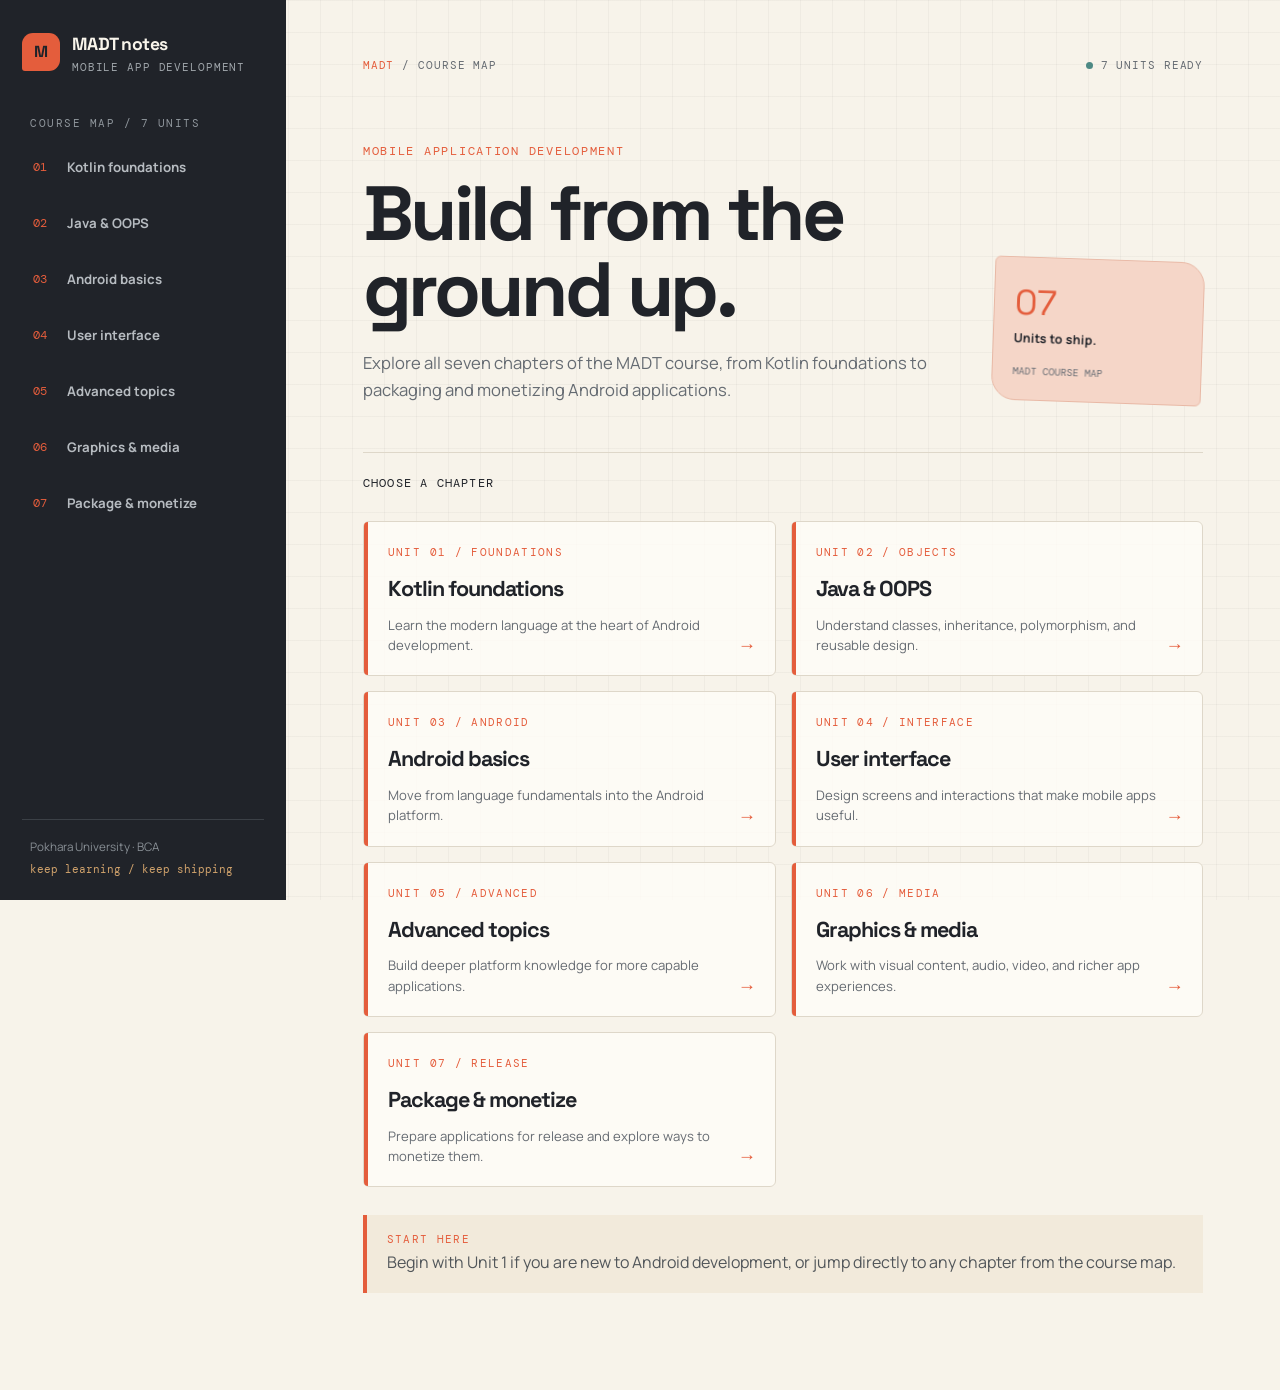
==== madt/index.html @ 6dc24ae6 "feat: unit 1" ====
<!DOCTYPE html>
<html lang="en">
<head>
  <meta charset="UTF-8" />
  <meta name="viewport" content="width=device-width, initial-scale=1.0" />
  <meta name="description" content="MADT course notes: browse all seven units of mobile app development." />
  <title>MADT Notes | Course Units</title>
  <link rel="preconnect" href="https://fonts.googleapis.com" />
  <link rel="preconnect" href="https://fonts.gstatic.com" crossorigin />
  <link href="https://fonts.googleapis.com/css2?family=DM+Mono:wght@400;500&family=Manrope:wght@400;500;600;700;800&family=Space+Grotesk:wght@500;600;700&display=swap" rel="stylesheet" />
  <link rel="stylesheet" href="styles.css" />
  <style>
    .course-index { max-width: 950px; }
    .course-index .hero { grid-template-columns: minmax(0, 1fr) 210px; }
    .unit-grid { display: grid; grid-template-columns: repeat(2, minmax(0, 1fr)); gap: 15px; margin-top: 8px; }
    .unit-card { position: relative; display: block; min-height: 155px; padding: 23px 24px 20px; background: rgba(255, 253, 248, .78); border: 1px solid var(--line); border-radius: 6px; transition: border-color .2s, box-shadow .2s, transform .2s; }
    .unit-card::before { position: absolute; top: 0; bottom: 0; left: 0; width: 4px; background: var(--accent); border-radius: 6px 0 0 6px; content: ""; }
    .unit-card:hover { border-color: #bbb2a2; box-shadow: 5px 5px 0 var(--line); transform: translateY(-2px); }
    .unit-card-number { display: block; margin-bottom: 12px; color: var(--accent); font: .7rem var(--mono); letter-spacing: .12em; }
    .unit-card h2 { margin: 0 0 8px; font-size: 1.35rem; }
    .unit-card p { margin: 0; color: var(--ink-soft); font-size: .82rem; line-height: 1.55; }
    .unit-card-arrow { position: absolute; right: 22px; bottom: 18px; color: var(--accent); font: 1.15rem var(--mono); }
    .course-note { margin-top: 28px; }
    @media (max-width: 760px) {
      .course-index .hero { grid-template-columns: 1fr; }
      .unit-grid { grid-template-columns: 1fr; }
    }
  </style>
</head>
<body>
  <div class="app-shell">
    <aside class="sidebar">
      <a class="brand" href="index.html" aria-label="MADT notes home"><span class="brand-mark">M</span><span><strong>MADT notes</strong><small>Mobile app development</small></span></a>
      <p class="side-kicker">Course map / 7 units</p>
      <nav class="unit-nav" aria-label="MADT units">
        <a class="unit-link" href="unit1.html"><span class="unit-number">01</span><span class="unit-name">Kotlin foundations</span></a>
        <a class="unit-link" href="unit2.html"><span class="unit-number">02</span><span class="unit-name">Java &amp; OOPS</span></a>
        <a class="unit-link" href="unit3.html"><span class="unit-number">03</span><span class="unit-name">Android basics</span></a>
        <a class="unit-link" href="unit4.html"><span class="unit-number">04</span><span class="unit-name">User interface</span></a>
        <a class="unit-link" href="unit5.html"><span class="unit-number">05</span><span class="unit-name">Advanced topics</span></a>
        <a class="unit-link" href="unit6.html"><span class="unit-number">06</span><span class="unit-name">Graphics &amp; media</span></a>
        <a class="unit-link" href="unit7.html"><span class="unit-number">07</span><span class="unit-name">Package &amp; monetize</span></a>
      </nav>
      <div class="sidebar-footer">Pokhara University &middot; BCA<span>keep learning / keep shipping</span></div>
    </aside>

    <main class="main">
      <div class="topline"><span><span class="crumb">MADT</span> / course map</span><span class="status">7 units ready</span></div>
      <div class="content course-index">
        <header class="hero">
          <div>
            <p class="eyebrow">Mobile application development</p>
            <h1>Build from the ground up.</h1>
            <p class="hero-copy">Explore all seven chapters of the MADT course, from Kotlin foundations to packaging and monetizing Android applications.</p>
          </div>
          <div class="unit-stamp"><strong>07</strong><span>Units to ship.</span><small>MADT COURSE MAP</small></div>
        </header>

        <div class="reading-tools">
          <p class="section-label">Choose a chapter</p>
        </div>

        <section class="unit-grid" aria-label="MADT chapters">
          <a class="unit-card" href="unit1.html">
            <span class="unit-card-number">UNIT 01 / FOUNDATIONS</span>
            <h2>Kotlin foundations</h2>
            <p>Learn the modern language at the heart of Android development.</p>
            <span class="unit-card-arrow" aria-hidden="true">&rarr;</span>
          </a>
          <a class="unit-card" href="unit2.html">
            <span class="unit-card-number">UNIT 02 / OBJECTS</span>
            <h2>Java &amp; OOPS</h2>
            <p>Understand classes, inheritance, polymorphism, and reusable design.</p>
            <span class="unit-card-arrow" aria-hidden="true">&rarr;</span>
          </a>
          <a class="unit-card" href="unit3.html">
            <span class="unit-card-number">UNIT 03 / ANDROID</span>
            <h2>Android basics</h2>
            <p>Move from language fundamentals into the Android platform.</p>
            <span class="unit-card-arrow" aria-hidden="true">&rarr;</span>
          </a>
          <a class="unit-card" href="unit4.html">
            <span class="unit-card-number">UNIT 04 / INTERFACE</span>
            <h2>User interface</h2>
            <p>Design screens and interactions that make mobile apps useful.</p>
            <span class="unit-card-arrow" aria-hidden="true">&rarr;</span>
          </a>
          <a class="unit-card" href="unit5.html">
            <span class="unit-card-number">UNIT 05 / ADVANCED</span>
            <h2>Advanced topics</h2>
            <p>Build deeper platform knowledge for more capable applications.</p>
            <span class="unit-card-arrow" aria-hidden="true">&rarr;</span>
          </a>
          <a class="unit-card" href="unit6.html">
            <span class="unit-card-number">UNIT 06 / MEDIA</span>
            <h2>Graphics &amp; media</h2>
            <p>Work with visual content, audio, video, and richer app experiences.</p>
            <span class="unit-card-arrow" aria-hidden="true">&rarr;</span>
          </a>
          <a class="unit-card" href="unit7.html">
            <span class="unit-card-number">UNIT 07 / RELEASE</span>
            <h2>Package &amp; monetize</h2>
            <p>Prepare applications for release and explore ways to monetize them.</p>
            <span class="unit-card-arrow" aria-hidden="true">&rarr;</span>
          </a>
        </section>

        <div class="callout course-note"><strong>Start here</strong>Begin with Unit 1 if you are new to Android development, or jump directly to any chapter from the course map.</div>
      </div>
    </main>
  </div>
</body>
</html>
---- madt/styles.css ----
:root {
  --ink: #202329;
  --ink-soft: #656b72;
  --paper: #f7f3ea;
  --paper-deep: #eee8db;
  --white: #fffdf8;
  --accent: #e45d3c;
  --accent-pale: #f5d6c8;
  --teal: #4d8984;
  --line: #ded7c9;
  --display: "Space Grotesk", sans-serif;
  --body: "Manrope", sans-serif;
  --mono: "DM Mono", monospace;
}

* { box-sizing: border-box; }
html { scroll-behavior: smooth; }
body { margin: 0; color: var(--ink); background: var(--paper); font-family: var(--body); line-height: 1.65; }
body::before { position: fixed; inset: 0; z-index: -1; background-image: linear-gradient(rgba(32, 35, 41, .035) 1px, transparent 1px), linear-gradient(90deg, rgba(32, 35, 41, .035) 1px, transparent 1px); background-size: 32px 32px; content: ""; pointer-events: none; }
a { color: inherit; text-decoration: none; }
button, input { font: inherit; }
button { cursor: pointer; }
:focus-visible { outline: 3px solid var(--accent); outline-offset: 4px; }

.app-shell { display: grid; grid-template-columns: 286px minmax(0, 1fr); min-height: 100vh; }
.sidebar { position: sticky; top: 0; display: flex; flex-direction: column; height: 100vh; padding: 30px 22px 24px; color: #f9f5eb; background: var(--ink); }
.brand { display: flex; align-items: center; gap: 12px; margin-bottom: 42px; }
.brand-mark { display: grid; width: 38px; height: 38px; place-items: center; color: var(--ink); background: var(--accent); border-radius: 11px 11px 11px 3px; font-family: var(--display); font-weight: 700; }
.brand strong { display: block; font-family: var(--display); font-size: 1.1rem; letter-spacing: -.03em; }
.brand small { display: block; margin-top: 1px; color: #9fa5aa; font: .68rem var(--mono); letter-spacing: .08em; text-transform: uppercase; }
.side-kicker { margin: 0 0 12px 8px; color: #8f969c; font: .68rem var(--mono); letter-spacing: .14em; text-transform: uppercase; }
.unit-nav { display: grid; gap: 5px; }
.unit-link { display: grid; grid-template-columns: 34px 1fr; align-items: center; min-height: 51px; padding: 6px 10px; color: #b6bbc0; border: 1px solid transparent; border-radius: 9px; transition: background .2s, color .2s, transform .2s; }
.unit-link:hover { color: #fff; background: #30343a; transform: translateX(3px); }
.unit-link.active { color: #fff; background: #343940; border-color: #50565d; box-shadow: inset 3px 0 var(--accent); }
.unit-number { color: var(--accent); font: .72rem var(--mono); }
.unit-name { font-size: .83rem; font-weight: 700; line-height: 1.25; }
.sidebar-footer { margin-top: auto; padding: 18px 8px 0; color: #888f95; border-top: 1px solid #3b4046; font-size: .73rem; }
.sidebar-footer span { display: block; margin-top: 5px; color: #d1a36c; font: .68rem var(--mono); }

.main { min-width: 0; padding: 58px clamp(24px, 6vw, 92px) 72px; }
.topline { display: flex; align-items: center; justify-content: space-between; gap: 18px; max-width: 950px; margin: 0 auto 72px; color: var(--ink-soft); font: .7rem var(--mono); letter-spacing: .08em; text-transform: uppercase; }
.topline .status { display: flex; align-items: center; gap: 8px; }
.status::before { width: 7px; height: 7px; background: var(--teal); border-radius: 50%; content: ""; }
.crumb { color: var(--accent); }
.content { max-width: 950px; margin: 0 auto; }
.hero { display: grid; grid-template-columns: minmax(0, 1fr) 250px; gap: 46px; align-items: end; padding-bottom: 48px; border-bottom: 1px solid var(--line); }
.eyebrow { margin: 0 0 16px; color: var(--accent); font: .72rem var(--mono); letter-spacing: .15em; text-transform: uppercase; }
h1, h2, h3, h4 { font-family: var(--display); letter-spacing: -.045em; }
h1 { max-width: 720px; margin: 0; font-size: clamp(2.65rem, 6vw, 5.1rem); line-height: .99; }
.hero-copy { max-width: 650px; margin: 22px 0 0; color: var(--ink-soft); font-size: 1.04rem; }
.unit-stamp { padding: 22px 20px; background: var(--accent-pale); border: 1px solid #e8b8a5; border-radius: 6px 24px 6px 24px; transform: rotate(2deg); }
.unit-stamp strong { display: block; color: var(--accent); font: 2.2rem var(--display); }
.unit-stamp span { display: block; margin-top: 5px; font-size: .78rem; font-weight: 700; line-height: 1.4; }
.unit-stamp small { display: block; margin-top: 18px; color: var(--ink-soft); font: .65rem var(--mono); }

.reading-tools { display: flex; align-items: center; justify-content: space-between; gap: 20px; padding: 22px 0; }
.section-label { margin: 0; font: .75rem var(--mono); letter-spacing: .1em; text-transform: uppercase; }
.search { display: flex; align-items: center; gap: 10px; width: min(100%, 260px); padding: 9px 12px; background: rgba(255, 253, 248, .65); border: 1px solid var(--line); border-radius: 5px; }
.search svg { flex: 0 0 auto; color: var(--ink-soft); }
.search input { width: 100%; padding: 0; color: var(--ink); background: transparent; border: 0; outline: 0; font-size: .78rem; }
.notes-body { max-width: 820px; }
.notes-body h2 { margin: 42px 0 12px; font-size: clamp(1.65rem, 3vw, 2.3rem); line-height: 1.1; }
.notes-body h3 { margin: 30px 0 7px; font-size: 1.3rem; letter-spacing: -.025em; }
.notes-body h4 { margin: 22px 0 5px; font-size: 1.02rem; letter-spacing: -.01em; }
.notes-body p { margin: 0 0 15px; color: #4f555b; }
.notes-body strong { color: var(--ink); }
.notes-body ul, .notes-body ol { margin: 10px 0 21px; padding-left: 25px; color: #4f555b; }
.notes-body li { margin: 5px 0; padding-left: 3px; }
.notes-body a { color: var(--accent); text-decoration: underline; text-decoration-thickness: 1px; text-underline-offset: 3px; }
.notes-body code:not(pre code) { padding: 2px 5px; color: #904126; background: #f2dfd5; border-radius: 3px; font: .86em var(--mono); }
.code-card { margin: 17px 0 24px; overflow: hidden; background: #252a30; border: 1px solid #3d444c; border-radius: 7px; box-shadow: 6px 6px 0 rgba(32, 35, 41, .12); }
.code-head { display: flex; align-items: center; justify-content: space-between; gap: 15px; padding: 9px 13px; color: #9ca5ad; border-bottom: 1px solid #3d444c; font: .67rem var(--mono); }
.code-dots { display: flex; gap: 5px; }
.code-dots i { width: 8px; height: 8px; background: var(--accent); border-radius: 50%; }
.code-dots i:nth-child(2) { background: #d6a04f; }
.code-dots i:nth-child(3) { background: var(--teal); }
.copy-code { padding: 4px 8px; color: #c5cbd0; background: transparent; border: 1px solid #56606a; border-radius: 3px; font: .64rem var(--mono); }
.copy-code:hover { color: #fff; border-color: #fff; }
pre { margin: 0; padding: 19px; overflow-x: auto; color: #eef0ec; font: .79rem/1.75 var(--mono); tab-size: 2; }
.callout { margin: 25px 0; padding: 17px 20px; background: #f2eadb; border-left: 4px solid var(--accent); color: #51565a; }
.callout strong { display: block; margin-bottom: 3px; color: var(--accent); font: .68rem var(--mono); letter-spacing: .12em; text-transform: uppercase; }
.video-card { margin: 42px 0 8px; padding: 20px; background: var(--ink); border-radius: 7px; box-shadow: 6px 6px 0 rgba(32, 35, 41, .12); }
.video-card h2 { margin: 0 0 5px; color: var(--white); font-size: 1.45rem; letter-spacing: -.025em; }
.video-card p { margin: 0 0 16px; color: #b8bec3; font-size: .82rem; }
.video-card video { display: block; width: 100%; max-height: 540px; background: #111417; border-radius: 4px; }
.table-wrap { margin: 18px 0 27px; overflow-x: auto; border: 1px solid var(--line); border-radius: 5px; }
table { width: 100%; min-width: 620px; border-collapse: collapse; background: rgba(255, 253, 248, .68); text-align: left; font-size: .82rem; }
th, td { padding: 12px 14px; vertical-align: top; border-bottom: 1px solid var(--line); }
th { color: var(--ink); background: var(--paper-deep); font: .68rem var(--mono); letter-spacing: .08em; text-transform: uppercase; }
td { color: #4f555b; }
tr:last-child td { border-bottom: 0; }
.topic-index { display: grid; grid-template-columns: repeat(2, minmax(0, 1fr)); gap: 13px; margin: 0 0 25px; }
.topic-card { position: relative; min-height: 104px; padding: 19px 21px 17px; background: rgba(255, 253, 248, .72); border: 1px solid var(--line); border-radius: 5px; transition: border-color .2s, transform .2s, box-shadow .2s; }
.topic-card::before { position: absolute; top: 0; bottom: 0; left: 0; width: 3px; background: var(--teal); border-radius: 5px 0 0 5px; content: ""; }
.topic-card:hover { border-color: #bbb2a2; box-shadow: 4px 4px 0 var(--line); transform: translateY(-2px); }
.topic-card h3 { margin: 0 0 6px; font-size: 1.05rem; letter-spacing: -.02em; }
.topic-card p { margin: 0; color: var(--ink-soft); font-size: .79rem; line-height: 1.55; }
.topic-card.is-hidden { display: none; }
.empty-state { display: none; padding: 28px 0; color: var(--ink-soft); font-size: .9rem; }
.empty-state.visible { display: block; }
.next-unit { display: flex; align-items: center; justify-content: space-between; gap: 20px; margin-top: 52px; padding-top: 23px; border-top: 1px solid var(--line); }
.next-unit p { margin: 0; color: var(--ink-soft); font-size: .78rem; }
.next-unit a { color: var(--accent); font: .75rem var(--mono); text-transform: uppercase; }
.next-unit a:hover { text-decoration: underline; }

@media (max-width: 760px) {
  .app-shell { display: block; }
  .sidebar { position: static; height: auto; padding: 18px 16px 14px; }
  .brand { margin-bottom: 20px; }
  .side-kicker { margin-bottom: 8px; }
  .unit-nav { display: flex; gap: 6px; overflow-x: auto; padding-bottom: 3px; scrollbar-width: thin; }
  .unit-link { flex: 0 0 132px; min-height: 48px; }
  .sidebar-footer { display: none; }
  .main { padding: 28px 18px 50px; }
  .topline { margin-bottom: 46px; }
  .hero { grid-template-columns: 1fr; gap: 30px; padding-bottom: 36px; }
  .unit-stamp { width: 210px; }
  .reading-tools { align-items: flex-start; flex-direction: column; }
  .search { width: 100%; }
  .topic-index { grid-template-columns: 1fr; }
  .next-unit { align-items: flex-start; flex-direction: column; }
}
@media (prefers-reduced-motion: reduce) { *, *::before, *::after { scroll-behavior: auto !important; transition-duration: .01ms !important; } }
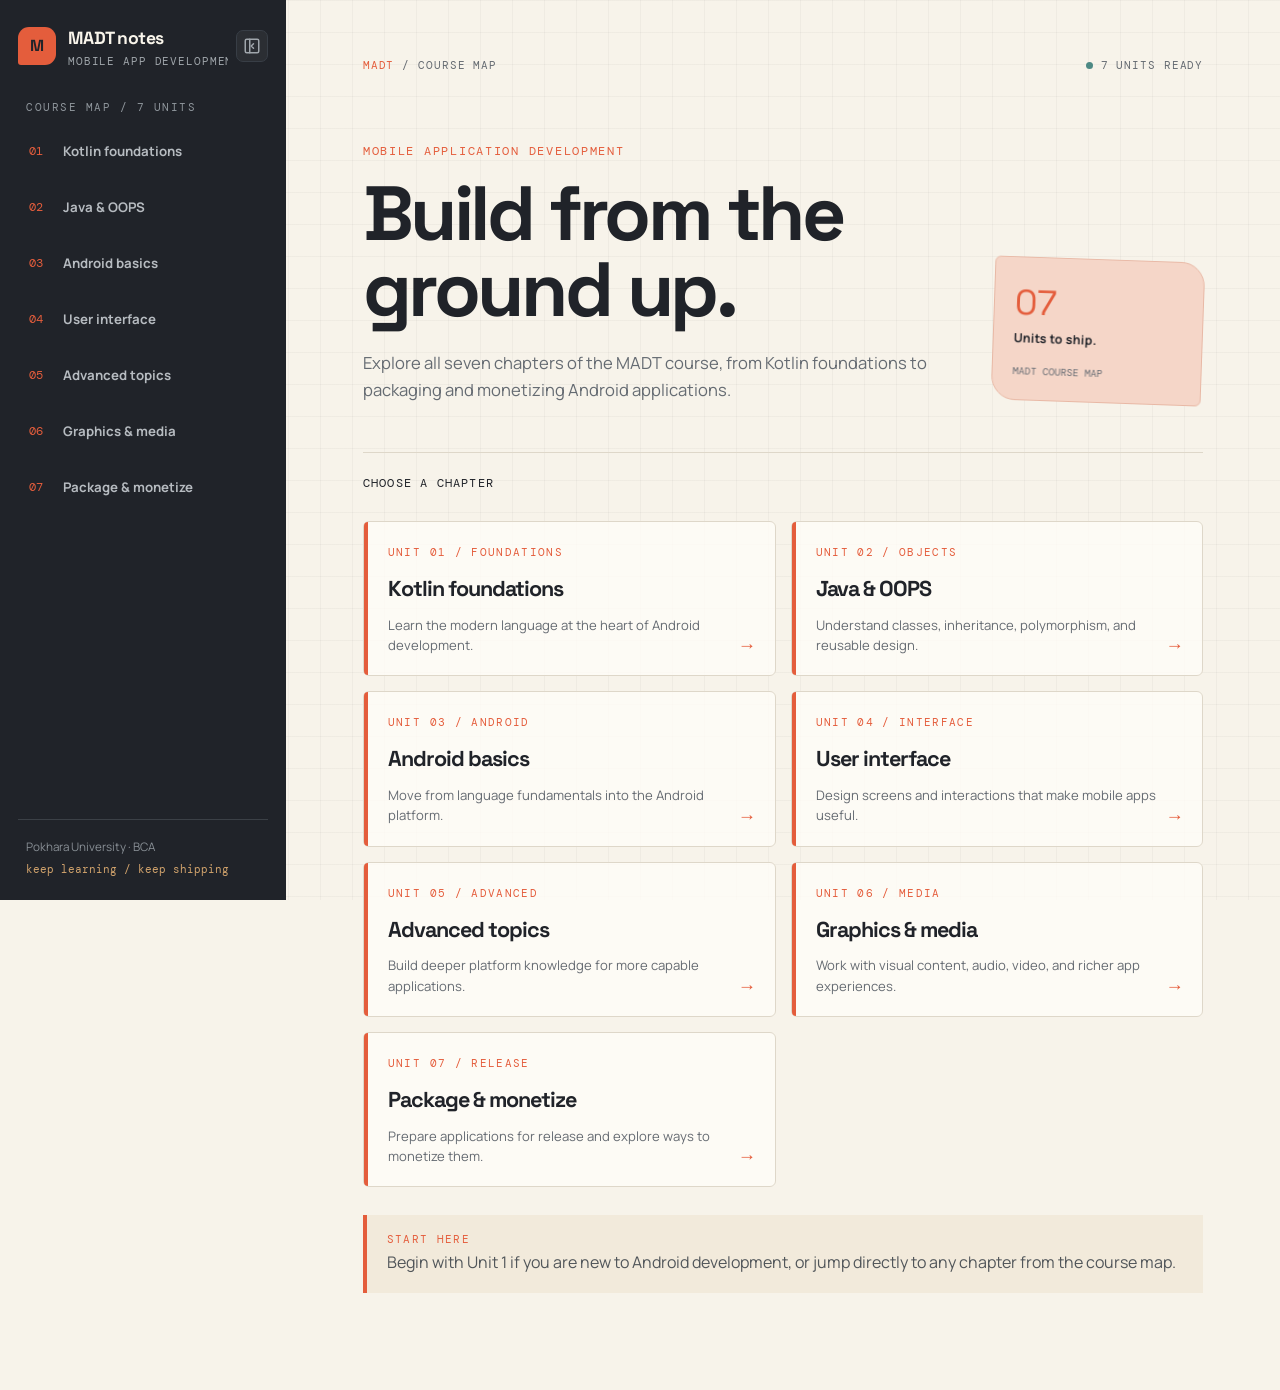
==== commit d6bb566c: "functions" ====
--- a/madt/index.html
+++ b/madt/index.html
@@ -29,17 +29,41 @@
 </head>
 <body>
   <div class="app-shell">
-    <aside class="sidebar">
-      <a class="brand" href="index.html" aria-label="MADT notes home"><span class="brand-mark">M</span><span><strong>MADT notes</strong><small>Mobile app development</small></span></a>
+    <header class="mobile-header">
+      <button class="mobile-menu-toggle" id="mobile-menu-toggle" type="button" aria-label="Open navigation menu">
+        <svg width="22" height="22" viewBox="0 0 24 24" fill="none" stroke="currentColor" stroke-width="2" stroke-linecap="round"><path d="M4 6h16M4 12h16M4 18h16"/></svg>
+      </button>
+      <a class="mobile-brand" href="index.html">
+        <span class="brand-mark">M</span>
+        <strong>MADT notes</strong>
+      </a>
+    </header>
+
+    <div class="sidebar-backdrop" id="sidebar-backdrop"></div>
+
+    <aside class="sidebar" id="sidebar">
+      <div class="sidebar-header">
+        <a class="brand" href="index.html" aria-label="MADT notes home">
+          <span class="brand-mark">M</span>
+          <span class="brand-text"><strong>MADT notes</strong><small>Mobile app development</small></span>
+        </a>
+        <button class="sidebar-toggle" id="sidebar-toggle" type="button" aria-label="Fold / Expand sidebar" title="Fold / Expand sidebar">
+          <svg width="18" height="18" viewBox="0 0 24 24" fill="none" stroke="currentColor" stroke-width="2" stroke-linecap="round" stroke-linejoin="round">
+            <rect width="18" height="18" x="3" y="3" rx="2"/>
+            <path d="M9 3v18"/>
+            <path d="m14 9-3 3 3 3"/>
+          </svg>
+        </button>
+      </div>
       <p class="side-kicker">Course map / 7 units</p>
       <nav class="unit-nav" aria-label="MADT units">
-        <a class="unit-link" href="unit1.html"><span class="unit-number">01</span><span class="unit-name">Kotlin foundations</span></a>
-        <a class="unit-link" href="unit2.html"><span class="unit-number">02</span><span class="unit-name">Java &amp; OOPS</span></a>
-        <a class="unit-link" href="unit3.html"><span class="unit-number">03</span><span class="unit-name">Android basics</span></a>
-        <a class="unit-link" href="unit4.html"><span class="unit-number">04</span><span class="unit-name">User interface</span></a>
-        <a class="unit-link" href="unit5.html"><span class="unit-number">05</span><span class="unit-name">Advanced topics</span></a>
-        <a class="unit-link" href="unit6.html"><span class="unit-number">06</span><span class="unit-name">Graphics &amp; media</span></a>
-        <a class="unit-link" href="unit7.html"><span class="unit-number">07</span><span class="unit-name">Package &amp; monetize</span></a>
+        <a class="unit-link" href="unit1.html" data-title="01: Kotlin foundations"><span class="unit-number">01</span><span class="unit-name">Kotlin foundations</span></a>
+        <a class="unit-link" href="unit2.html" data-title="02: Java &amp; OOPS"><span class="unit-number">02</span><span class="unit-name">Java &amp; OOPS</span></a>
+        <a class="unit-link" href="unit3.html" data-title="03: Android basics"><span class="unit-number">03</span><span class="unit-name">Android basics</span></a>
+        <a class="unit-link" href="unit4.html" data-title="04: User interface"><span class="unit-number">04</span><span class="unit-name">User interface</span></a>
+        <a class="unit-link" href="unit5.html" data-title="05: Advanced topics"><span class="unit-number">05</span><span class="unit-name">Advanced topics</span></a>
+        <a class="unit-link" href="unit6.html" data-title="06: Graphics &amp; media"><span class="unit-number">06</span><span class="unit-name">Graphics &amp; media</span></a>
+        <a class="unit-link" href="unit7.html" data-title="07: Package &amp; monetize"><span class="unit-number">07</span><span class="unit-name">Package &amp; monetize</span></a>
       </nav>
       <div class="sidebar-footer">Pokhara University &middot; BCA<span>keep learning / keep shipping</span></div>
     </aside>
@@ -109,5 +133,6 @@
       </div>
     </main>
   </div>
+  <script src="app.js"></script>
 </body>
 </html>
--- a/madt/styles.css
+++ b/madt/styles.css
@@ -11,6 +11,8 @@
   --display: "Space Grotesk", sans-serif;
   --body: "Manrope", sans-serif;
   --mono: "DM Mono", monospace;
+  --sidebar-width: 286px;
+  --sidebar-collapsed-width: 72px;
 }
 
 * { box-sizing: border-box; }
@@ -22,21 +24,200 @@
 button { cursor: pointer; }
 :focus-visible { outline: 3px solid var(--accent); outline-offset: 4px; }
 
-.app-shell { display: grid; grid-template-columns: 286px minmax(0, 1fr); min-height: 100vh; }
-.sidebar { position: sticky; top: 0; display: flex; flex-direction: column; height: 100vh; padding: 30px 22px 24px; color: #f9f5eb; background: var(--ink); }
-.brand { display: flex; align-items: center; gap: 12px; margin-bottom: 42px; }
-.brand-mark { display: grid; width: 38px; height: 38px; place-items: center; color: var(--ink); background: var(--accent); border-radius: 11px 11px 11px 3px; font-family: var(--display); font-weight: 700; }
+.app-shell {
+  display: grid;
+  grid-template-columns: var(--sidebar-width) minmax(0, 1fr);
+  min-height: 100vh;
+  transition: grid-template-columns 0.25s cubic-bezier(0.4, 0, 0.2, 1);
+}
+
+.app-shell.sidebar-collapsed {
+  grid-template-columns: var(--sidebar-collapsed-width) minmax(0, 1fr);
+}
+
+.sidebar {
+  position: sticky;
+  top: 0;
+  display: flex;
+  flex-direction: column;
+  height: 100vh;
+  padding: 24px 18px 24px;
+  color: #f9f5eb;
+  background: var(--ink);
+  z-index: 30;
+  width: 100%;
+  overflow-y: auto;
+  overflow-x: hidden;
+  transition: padding 0.25s cubic-bezier(0.4, 0, 0.2, 1);
+}
+
+.sidebar-header {
+  display: flex;
+  align-items: center;
+  justify-content: space-between;
+  margin-bottom: 32px;
+  gap: 8px;
+}
+
+.brand {
+  display: flex;
+  align-items: center;
+  gap: 12px;
+  min-width: 0;
+}
+
+.brand-mark {
+  display: grid;
+  width: 38px;
+  height: 38px;
+  place-items: center;
+  color: var(--ink);
+  background: var(--accent);
+  border-radius: 11px 11px 11px 3px;
+  font-family: var(--display);
+  font-weight: 700;
+  flex-shrink: 0;
+}
+
+.brand-text {
+  white-space: nowrap;
+  overflow: hidden;
+  transition: opacity 0.2s ease;
+}
+
 .brand strong { display: block; font-family: var(--display); font-size: 1.1rem; letter-spacing: -.03em; }
 .brand small { display: block; margin-top: 1px; color: #9fa5aa; font: .68rem var(--mono); letter-spacing: .08em; text-transform: uppercase; }
-.side-kicker { margin: 0 0 12px 8px; color: #8f969c; font: .68rem var(--mono); letter-spacing: .14em; text-transform: uppercase; }
+
+.sidebar-toggle {
+  display: inline-flex;
+  align-items: center;
+  justify-content: center;
+  width: 32px;
+  height: 32px;
+  padding: 0;
+  color: #a0a6ac;
+  background: rgba(255, 255, 255, 0.05);
+  border: 1px solid #383e46;
+  border-radius: 7px;
+  cursor: pointer;
+  flex-shrink: 0;
+  transition: color 0.2s, background 0.2s, border-color 0.2s, transform 0.25s;
+}
+
+.sidebar-toggle:hover {
+  color: #fff;
+  background: #30343a;
+  border-color: #50565d;
+}
+
+.sidebar-toggle svg {
+  transition: transform 0.25s cubic-bezier(0.4, 0, 0.2, 1);
+}
+
+.side-kicker {
+  margin: 0 0 12px 8px;
+  color: #8f969c;
+  font: .68rem var(--mono);
+  letter-spacing: .14em;
+  text-transform: uppercase;
+  white-space: nowrap;
+  overflow: hidden;
+}
+
 .unit-nav { display: grid; gap: 5px; }
-.unit-link { display: grid; grid-template-columns: 34px 1fr; align-items: center; min-height: 51px; padding: 6px 10px; color: #b6bbc0; border: 1px solid transparent; border-radius: 9px; transition: background .2s, color .2s, transform .2s; }
+
+.unit-link {
+  display: grid;
+  grid-template-columns: 34px 1fr;
+  align-items: center;
+  min-height: 51px;
+  padding: 6px 10px;
+  color: #b6bbc0;
+  border: 1px solid transparent;
+  border-radius: 9px;
+  transition: background .2s, color .2s, transform .2s;
+  white-space: nowrap;
+  overflow: hidden;
+  position: relative;
+}
+
 .unit-link:hover { color: #fff; background: #30343a; transform: translateX(3px); }
 .unit-link.active { color: #fff; background: #343940; border-color: #50565d; box-shadow: inset 3px 0 var(--accent); }
 .unit-number { color: var(--accent); font: .72rem var(--mono); }
-.unit-name { font-size: .83rem; font-weight: 700; line-height: 1.25; }
+.unit-name { font-size: .83rem; font-weight: 700; line-height: 1.25; overflow: hidden; text-overflow: ellipsis; }
+
 .sidebar-footer { margin-top: auto; padding: 18px 8px 0; color: #888f95; border-top: 1px solid #3b4046; font-size: .73rem; }
 .sidebar-footer span { display: block; margin-top: 5px; color: #d1a36c; font: .68rem var(--mono); }
+
+/* Desktop Folded / Collapsed Rules */
+@media (min-width: 761px) {
+  .app-shell.sidebar-collapsed .sidebar {
+    padding: 24px 10px;
+  }
+
+  .app-shell.sidebar-collapsed .sidebar-header {
+    justify-content: center;
+    margin-bottom: 28px;
+  }
+
+  .app-shell.sidebar-collapsed .brand-text,
+  .app-shell.sidebar-collapsed .side-kicker,
+  .app-shell.sidebar-collapsed .sidebar-footer,
+  .app-shell.sidebar-collapsed .unit-name {
+    display: none !important;
+  }
+
+  .app-shell.sidebar-collapsed .sidebar-toggle svg {
+    transform: rotate(180deg);
+  }
+
+  .app-shell.sidebar-collapsed .unit-link {
+    grid-template-columns: 1fr;
+    justify-content: center;
+    padding: 10px 0;
+    text-align: center;
+    min-height: 48px;
+  }
+
+  .app-shell.sidebar-collapsed .unit-link:hover {
+    transform: none;
+  }
+
+  .app-shell.sidebar-collapsed .unit-number {
+    font-size: 0.82rem;
+    font-weight: 700;
+  }
+
+  /* Floating Tooltip when collapsed */
+  .app-shell.sidebar-collapsed .unit-link[data-title]::after {
+    content: attr(data-title);
+    position: absolute;
+    left: calc(100% + 10px);
+    top: 50%;
+    transform: translateY(-50%);
+    background: #181b20;
+    color: #ffffff;
+    padding: 7px 12px;
+    border-radius: 6px;
+    font-family: var(--body);
+    font-size: 0.78rem;
+    font-weight: 600;
+    white-space: nowrap;
+    pointer-events: none;
+    opacity: 0;
+    visibility: hidden;
+    transition: opacity 0.15s ease, transform 0.15s ease;
+    z-index: 1000;
+    box-shadow: 0 4px 14px rgba(0, 0, 0, 0.35);
+    border: 1px solid #3d444c;
+  }
+
+  .app-shell.sidebar-collapsed .unit-link[data-title]:hover::after {
+    opacity: 1;
+    visibility: visible;
+    transform: translateY(-50%) translateX(4px);
+  }
+}
 
 .main { min-width: 0; padding: 58px clamp(24px, 6vw, 92px) 72px; }
 .topline { display: flex; align-items: center; justify-content: space-between; gap: 18px; max-width: 950px; margin: 0 auto 72px; color: var(--ink-soft); font: .7rem var(--mono); letter-spacing: .08em; text-transform: uppercase; }
@@ -104,21 +285,105 @@
 .next-unit a { color: var(--accent); font: .75rem var(--mono); text-transform: uppercase; }
 .next-unit a:hover { text-decoration: underline; }
 
+/* Mobile Responsive Rules */
+.mobile-header { display: none; }
+.sidebar-backdrop { display: none; }
+
 @media (max-width: 760px) {
-  .app-shell { display: block; }
-  .sidebar { position: static; height: auto; padding: 18px 16px 14px; }
-  .brand { margin-bottom: 20px; }
-  .side-kicker { margin-bottom: 8px; }
-  .unit-nav { display: flex; gap: 6px; overflow-x: auto; padding-bottom: 3px; scrollbar-width: thin; }
-  .unit-link { flex: 0 0 132px; min-height: 48px; }
-  .sidebar-footer { display: none; }
-  .main { padding: 28px 18px 50px; }
-  .topline { margin-bottom: 46px; }
-  .hero { grid-template-columns: 1fr; gap: 30px; padding-bottom: 36px; }
-  .unit-stamp { width: 210px; }
+  .mobile-header {
+    display: flex;
+    align-items: center;
+    justify-content: space-between;
+    position: sticky;
+    top: 0;
+    z-index: 90;
+    height: 58px;
+    padding: 0 16px;
+    background: var(--ink);
+    color: #fff;
+    border-bottom: 1px solid #30343a;
+  }
+
+  .mobile-brand {
+    display: flex;
+    align-items: center;
+    gap: 10px;
+    color: #fff;
+  }
+
+  .mobile-brand strong {
+    font-family: var(--display);
+    font-size: 1.05rem;
+    letter-spacing: -.02em;
+  }
+
+  .mobile-menu-toggle {
+    display: inline-flex;
+    align-items: center;
+    justify-content: center;
+    width: 38px;
+    height: 38px;
+    padding: 0;
+    color: #f9f5eb;
+    background: rgba(255, 255, 255, 0.05);
+    border: 1px solid #383e46;
+    border-radius: 8px;
+    cursor: pointer;
+  }
+
+  .mobile-menu-toggle:hover {
+    background: #30343a;
+  }
+
+  .sidebar-backdrop {
+    display: block;
+    position: fixed;
+    inset: 0;
+    background: rgba(15, 17, 21, 0.65);
+    backdrop-filter: blur(2px);
+    z-index: 95;
+    opacity: 0;
+    visibility: hidden;
+    transition: opacity 0.25s ease, visibility 0.25s ease;
+  }
+
+  .app-shell.mobile-nav-open .sidebar-backdrop {
+    opacity: 1;
+    visibility: visible;
+  }
+
+  .app-shell {
+    display: block;
+  }
+
+  .sidebar {
+    position: fixed;
+    top: 0;
+    left: 0;
+    bottom: 0;
+    width: 290px;
+    max-width: 85vw;
+    height: 100vh;
+    z-index: 100;
+    transform: translateX(-100%);
+    transition: transform 0.3s cubic-bezier(0.4, 0, 0.2, 1);
+    box-shadow: 6px 0 28px rgba(0, 0, 0, 0.45);
+    padding: 24px 18px 24px;
+    overflow-y: auto;
+  }
+
+  .app-shell.mobile-nav-open .sidebar {
+    transform: translateX(0);
+  }
+
+  .main { padding: 24px 16px 48px; }
+  .topline { margin-bottom: 36px; }
+  .hero { grid-template-columns: 1fr; gap: 24px; padding-bottom: 32px; }
+  .unit-stamp { width: 100%; max-width: 220px; }
   .reading-tools { align-items: flex-start; flex-direction: column; }
   .search { width: 100%; }
   .topic-index { grid-template-columns: 1fr; }
   .next-unit { align-items: flex-start; flex-direction: column; }
 }
+
 @media (prefers-reduced-motion: reduce) { *, *::before, *::after { scroll-behavior: auto !important; transition-duration: .01ms !important; } }
